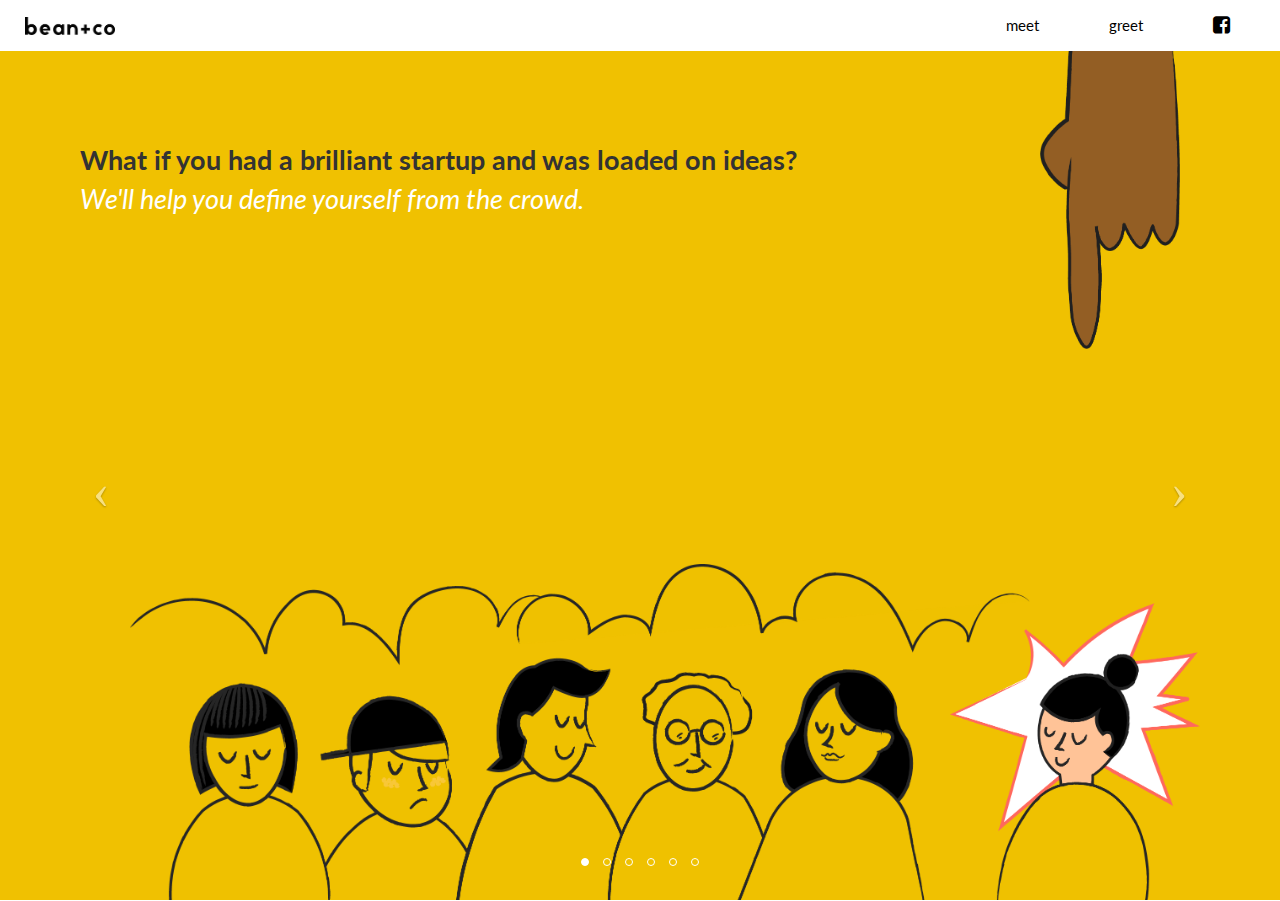
==== index.html @ 9f1c6cc3 "small fixes" ====
<!DOCTYPE html>
<html lang="en">
  <head>
    <meta charset="utf-8">
    <meta name="viewport" content="width=device-width, initial-scale=1">
    <title> Bean+Co. </title>

    <!-- favicon -->
    <!-- <link rel="icon" href="img/favicon.ico" type="image/x-icon"/> -->

    <!-- Latest compiled and minified CSS -->
	<link rel="stylesheet" href="https://maxcdn.bootstrapcdn.com/bootstrap/3.3.7/css/bootstrap.min.css">

	<!-- jQuery library -->
	<script src="https://ajax.googleapis.com/ajax/libs/jquery/1.12.4/jquery.min.js"></script>

	<!-- Latest compiled JavaScript -->
	<script src="https://maxcdn.bootstrapcdn.com/bootstrap/3.3.7/js/bootstrap.min.js"></script>

	<!-- Google fonts: Lato -->
  	<link href="https://fonts.googleapis.com/css?family=Lato:300,400,700" rel="stylesheet">
  	
  	<!-- Font Awesome (facebook icon) -->
  	<link rel="stylesheet" href="https://maxcdn.bootstrapcdn.com/font-awesome/4.7.0/css/font-awesome.min.css">
  	
	<link rel="stylesheet" href="css/style.css">
    <link rel="stylesheet" href="css/index_style.css">
  </head>
  <body>

  	<!-- Toolbar  -->
	<nav class="navbar navbar-default">
  		<div class="container-fluid">
    	<!-- Brand and toggle get grouped for better mobile display -->
    		<div class="navbar-header">
      			<button type="button" class="navbar-toggle collapsed" data-toggle="collapse" data-target="#bs-example-navbar-collapse-1" aria-expanded="false">
			        <span class="sr-only">Toggle navigation</span>
			        <span class="icon-bar"> </span>
			        <span class="icon-bar"> </span>
			        <span class="icon-bar"> </span>
      			</button>
	      		<a class="navbar-brand" href="index.html">
	      		</a>
    		</div>

	      	<!-- Collect the nav links, forms, and other content for toggling -->
	        <div class="collapse navbar-collapse" id="bs-example-navbar-collapse-1">
	            <ul class="nav navbar-nav navbar-right">
	              <li><a href="meet.html" class="nav-meet">Meet</a></li>
	              <li><a href="greet.html" class="nav-greet">Greet</a></li>
	              <li> <a href="http://www.facebook.com/BeanCo-1737144936554729/?fref=ts" class="nav-fb" target="_blank"> <i class="fa fa-facebook-square" aria-hidden="true"></i> </a> </li>
	            </ul>
	      	</div><!-- /.navbar-collapse -->
    	</div><!-- /.container-fluid -->
  </nav>


<!-- Carousel Images  -->
<div id="myCarousel" class="carousel slide" data-ride="carousel" data-interval="false">
	<!-- Indicators -->
  	<ol class="carousel-indicators">
	    <li data-target="#myCarousel" data-slide-to="0" class="active"></li>
	    <li data-target="#myCarousel" data-slide-to="1"></li>
	    <li data-target="#myCarousel" data-slide-to="2"></li>
	    <li data-target="#myCarousel" data-slide-to="3"></li>
	    <li data-target="#myCarousel" data-slide-to="4"></li>
	    <li data-target="#myCarousel" data-slide-to="5"></li>
  	</ol>

  	<!-- Wrapper for slides -->
  	<div class="carousel-inner" role="listbox">

  		<!-- Landing Page  -->
  		
  		<!-- Slide: 0 -->
	    <div class="item active crowd">
	    	<img class="crowd-yellow-hand" src="img/homepage/0/yellow-hand.png">
	    	<div class="item-text crowd-text">
	    		<div class="item-text-main">
	    			What if you had a brilliant startup and was loaded on ideas?
	    		</div>
	    		<div class="item-text-sub">
	    			We'll help you define yourself from the crowd.
	    		</div>
	    	</div>
	    	<img class="crowd-figures-left" src="img/homepage/0/yellow-figures-left.png">
	    	<img class="crowd-figures-right" src="img/homepage/0/yellow-figures-right.png"> 
	    </div>

	    <!-- Slide: 1 -->
	    <div class="item presentable">
	    	<div class="item-text">
	    		<div class="item-text-main">
	    			What if you want to get that left swipe on tinder?
	    		</div>
	    		<div class="item-text-sub">
	    			We'll make your face presentable. 
	    		</div>
	    	</div>
	    	<img class="presentable-cyan" src="img/homepage/1/cyan-phone.png">
	    </div>

	    <!-- Slide: 2 -->
    	<div class="item mothersday">
	    	<div class="item-text mothersday-text">
	    		<div class="item-text-main">
	    			What if your best drawing of your mom was a stick figure?
	    		</div>
	    		<div class="item-text-sub">
	    			Don't worry, you're all covered on mother's day.
	    		</div>
	    	</div>
	    	<img class="mothersday-swanbabies" src="img/homepage/2/pink-swanbabies.png">
	    	<img class="mothersday-swanmom" src="img/homepage/2/pink-swanmom.png">
	    </div>

		<!-- Slide: 3 -->	    
	    <div class="item kitchen">
	    	<div class="item-text">
	    		<div class="item-text-main">
	    			What if your grammy's cooking deserved a hashtag all to itself?
	    		</div>
	    		<div class="item-text-sub">
	    			We'll make her kitchen an #instaceleb #instafamous.
	    		</div>
	    	</div>
	    	<img class="kitchen-dish1" src="img/homepage/3/red-dish1.png">
	    	<img class="kitchen-dish2" src="img/homepage/3/red-dish2.png">
	    	<img class="kitchen-dish3" src="img/homepage/3/red-dish3.png">
	    	<img class="kitchen-dish4" src="img/homepage/3/red-dish4.png">
	    </div>

		<!-- Slide: 4 -->
	    <div class="item lingo">
	    	<div class="item-text lingo-text" >
	    		<div class="item-text-main">
	    			What if you just can't connect to millennials and their hip lingo? 
	    		</div>
	    		<div class="item-text-sub">
	    			We'll be your translator.
	    		</div>
	    	</div>
	    </div>

		<!-- Slide: 5 -->
	    <div class="item content">
	    	<div class="item-text content-text">
	    		<div class="item-text-main">
	    			What if you just don't care about kerning and typefaces?
	    		</div>
	    		<div class="item-text-sub">
	    			We'll command+n and edit until your content sings. 
	    		</div>
	    	</div>
	    	<img class="content-purple" src="img/homepage/5/purple-bg.png">
	    </div>

	    <!-- End landing page  -->
  	</div>

	<!-- Carousel control arrows  -->
	<a class="left carousel-control" href="#myCarousel" role="button" data-slide="prev">
	    <span class="icon icon-prev" aria-hidden="true"></span>
	    <span class="sr-only">Previous</span>
	</a>
	<a class="right carousel-control" href="#myCarousel" role="button" data-slide="next">
	    <span class="icon icon-next" aria-hidden="true"></span>
	    <span class="sr-only">Next</span>
    </a>

</div>


  </body>
</html>
---- css/style.css ----
/* This stylesheet is for formatting
   elements that every section share
*/

html, body {
	height: 100vh;
	font-family: 'Lato', sans-serif;
	overflow-y: hidden;
}

/* Toolbar */

/* Logo */
.navbar-brand {
	background: url('../img/logo.png') no-repeat;
    background-size: 90px;
    width: 90px;
    transform: translate(25px, 17px);
}

.navbar-brand:hover {
	opacity: 0.5;
}

/* Toolbar items */
.navbar-default .navbar-nav>li>a {
	font-family: 'Lato', sans-serif;
	font-size: 15px;
	color: black;
	margin: 0px 20px 0px 20px;
	text-transform: lowercase;
}

.navbar-default {
	background-color: white; 
	border: none; 
	margin: 0;
}

.nav-meet, .nav-greet, .nav-fb {
	background-repeat: no-repeat;
	background-position: center;
}

/* Hover only appears when navbar is full, not with icon */
@media only screen and (min-width: 768px) {

	.nav-background-meet, .nav-meet:hover {
		background-image: url('../img/nav-bar/nav_meet.png');
		background-size: 36px 36px;
	}

	.nav-background-greet, .nav-greet:hover{
		background-image: url('../img/nav-bar/nav_greet.png');
		background-size: 36px 36px;

	}

	.nav-fb:hover {
		background-image: url('../img/nav-bar/nav_fb.png');
		background-size: 36px 36px;
	}
}

.fa-facebook-square {
	font-size: 20px;
}

/* Carousel Controls */
.carousel-control.left, .carousel-control.right {
    background-image: none
}

span.icon.icon-prev, span.icon.icon-next {
	font-size: 50px;
	color: white;
}

/* Carousel Indicators */
.carousel-indicators .active, .carousel-indicators li {
	width: 8px;
	height: 8px;
	margin: auto;
	margin: 0px 5px 0px 5px;
}

/* Each Item on page */
.item {
	height: calc(100vh - 50px);
}
---- css/index_style.css ----
/* Text */
.content-text, .item-text {
    font-size: 27px;
    transform: translate(80px, 90px);
    width: 65%;
    z-index: 5;
}

.lingo-text {
	background-color: #039bef;
	padding: 30px;
	transform: translate(100px, 90px);
}

.mothersday-text {
	position: absolute;
}

.item-text-main {
	font-weight: bold;
}

.item-text-sub {
	color: white;
	font-style: italic;	
}

/* Slide 0 */
.crowd {
	background-color: #f0c101;
}

.crowd-yellow-hand {
	position: absolute;
	width: 140px;
	top: -10px;
	right: 100px;
    z-index: 2;
}

.crowd-figures-left {
    position: absolute;
    bottom: -60px;
    right: 250px;
    width: 900px;
}

.crowd-figures-right {
	position: absolute;
	bottom: -10px;
	right: 80px;
	width: 250px;
	z-index: 1;
}

/* Slide 1 */
.presentable {
	background-color: #00d4be;
}

.presentable-cyan {
    width: 38%;
    position: absolute;
    bottom: -50px;
    right: 0px;
}

/* Slide 2 */
.mothersday {
	background-color: #f99cae;
}

.mothersday-swanbabies {
	width: 55%;
    position: absolute;
    bottom: -50px;
    left: 20px;
    z-index: 2;
}

.mothersday-swanmom {
    width: 650px;
    position: absolute;
    bottom: -80px;
    right: -150px;
}

/* Slide 3 */
.kitchen {
	background-color: #e34a4c;
}

.kitchen-dish1 {
	position: absolute;
	width: 20%;
   /*transform: translate(60%, 80%);*/
   transform: translate(60%, 160px);

}

.kitchen-dish2 {
	position: absolute;
    width: 18%;
    /*transform: translate(185%, 75%);*/
    transform: translate(185%, 275px);
}

.kitchen-dish3 {
	position: absolute;
	width: 13%;
    transform: translate(400%, 150px);
}

.kitchen-dish4 {
	position: absolute;
    width: 25%;
    transform: translate(265%, 315px);
}

/* Slide 4 */
.lingo {
	background-color: #039bef;
	background-image: url("../img/homepage/4/blue-bg.png");
	background-size: 90%;	
}

/* Slide 5 */ 
.content {
	background-color: #5453d3;    
}

.content-purple {
	min-width: 1200px;
	position: absolute;
	bottom: 30px;
	left: 0px;
}


/* Large Devices, Wide Screens */
@media only screen and (max-width : 1200px) {

}

/* Medium Devices, Desktops */
@media only screen and (max-width : 992px) {

	.content-text, .item-text {
		font-size: 22px;
	    transform: translate(60px, 80px);
	}

	.crowd-text {
		transform: translate(60px, 250px);
		font-size: 22px;
		width: 85%;	
	}

	/* Slide 0 */
	.crowd-yellow-hand {
	    position: absolute;
	    width: 13%;
	    min-width: 110px;
	    top: 0px;
	    right: 10%;
	    z-index: 2;
	}

	.crowd-figures-left {
        position: absolute;
	    bottom: -40px;
	    right: 175px;
	    min-width: 650px;
	    width: 700px;
	}

	.crowd-figures-right {
		position: absolute;
	    bottom: -15px;
	    right: 5%;
	    width: 220px;
	    z-index: 1;
	}

	/* Slide 1 */
	.presentable-cyan {
		width: 380px;
	    bottom: -60px;
	}

	/* Slide 2 */
	.mothersday-swanbabies {
        width: 55%;
	    min-width: 400px;
	}

	.mothersday-swanmom {
        min-width: 650px;
	    left: 50%;
	}

	/* Slide 3 */
	.kitchen-dish1 {
		position: absolute;
		width: 20%;
	   /*transform: translate(60%, 80%);*/
	   transform: translate(70%, 110px);

	}

	.kitchen-dish3 {
	    position: absolute;
    	width: 18%;
    	transform: translate(150%, 275px);
	}

	.kitchen-dish2 {
	    position: absolute;
    	width: 18%;
    	transform: translate(275%, 125px);
	}

	.kitchen-dish4 {
		position: absolute;
	    width: 25%;
    	transform: translate(265%, 310px);
	}

	/* Slide 4 */ 
	.lingo {
		background-size: 110%;	
	}

	.lingo-text {
		padding: 60px 40px 50px 50px;
		transform: translate(0px, 0px);
		width: 100%;
	}

	/* Slide 5 */ 
	.content-purple {
		min-width: 1000px;
	}
}

/* Extra Small Devices, Phones */ 
@media only screen and (max-width : 480px) {

	.content-text, .item-text {
        font-size: 22px;
	    transform: translate(40px, 60px);
	    width: 85%;
	}

	.crowd-text {
		transform: translate(40px, 250px);
		width: 85%;
		font-size: 22px;	
	}

	/* Slide 0 */
	.crowd-yellow-hand {
		position: absolute;
	    width: 15%;
	    top: 0px;
	    right: 10%;
	    z-index: 2;
	}

	.crowd-figures-left {
		position: absolute;
	    bottom: -40px;
	    right: 120px;
	    min-width: 640px;
	    width: 700px;
	}

	.crowd-figures-right {
		position: absolute;
	    bottom: -15px;
	    right: 2%;
	    width: 200px;
	    z-index: 1;
	}

	/* Slide 1*/
	.presentable-cyan {
	    width: 80%;
	}

	/* Slide 2 */
	.mothersday-swanbabies {
	    left: -10px;
	    bottom: -20px;
	    min-width: 350px
	}

	.mothersday-swanmom {

	}

	/* Slide 3 */
	.kitchen-dish1 {
		position: absolute;
	    width: 40%;
	    transform: translate(30%, 90px);
	}

	.kitchen-dish3 {
	    position: absolute;
    	width: 25%;
    	transform: translate(60%, 285px);
	}

	.kitchen-dish2 {
		position: absolute;
	    width: 28%;
	    transform: translate(210%, 130px);
	}

	.kitchen-dish4 {
	    position: absolute;
    	width: 55%;
    	transform: translate(90%, 310px);
	}

	/* Slide 4 */ 
	.lingo {
		background-size: 180%;	
	}

	.lingo-text {
		transform: translate(0px, 0px);
		width: 100%;
	}

	/* Slide 5 */ 
	.content-purple {
		min-width: 800px;
	}
}
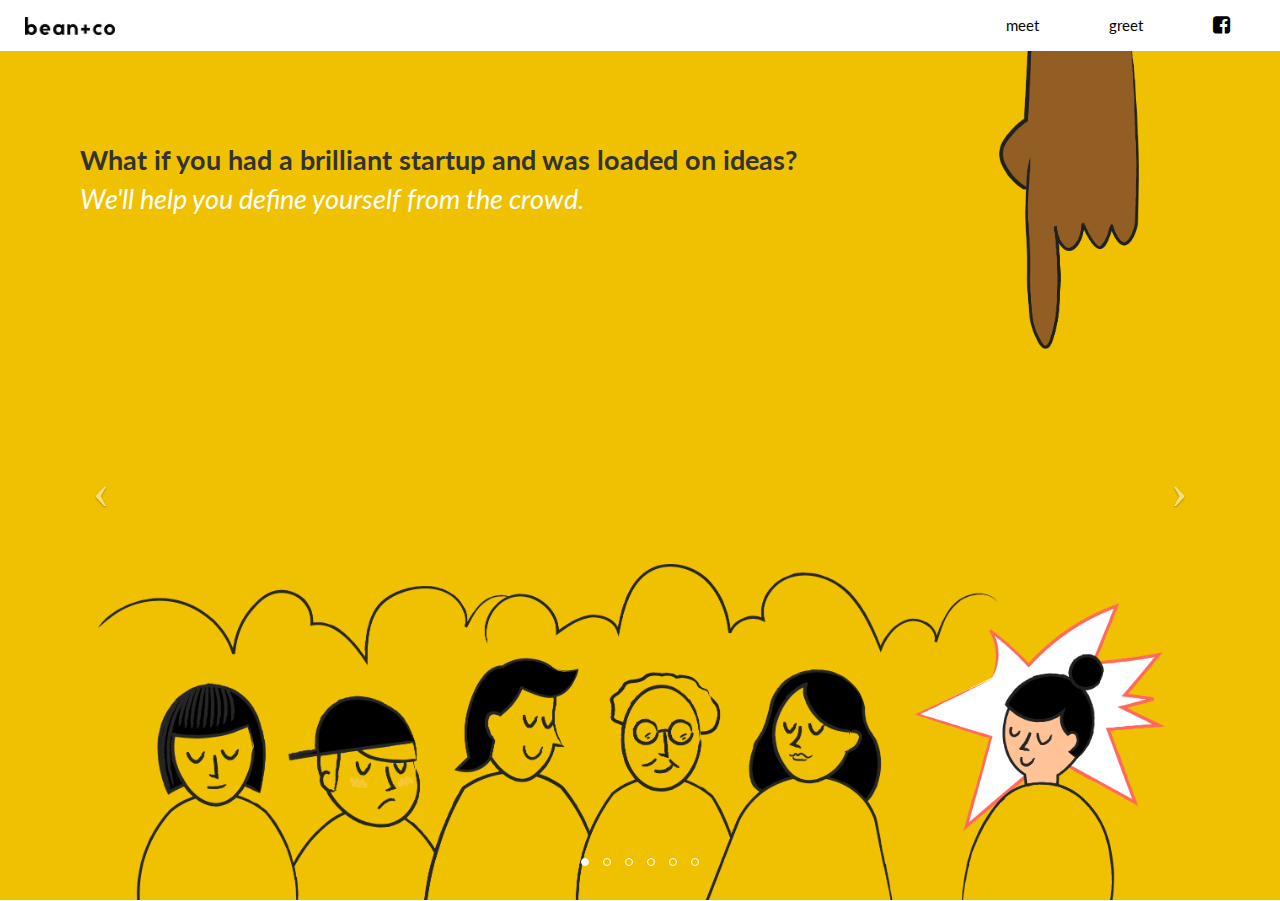
==== commit 0ff91099: "updated swipe to right, group photo, auto carousel on index page" ====
--- a/index.html
+++ b/index.html
@@ -6,7 +6,7 @@
     <title> Bean+Co. </title>
 
     <!-- favicon -->
-    <!-- <link rel="icon" href="img/favicon.ico" type="image/x-icon"/> -->
+    <link rel="icon" href="img/favicon.ico" type="image/x-icon"/>
 
     <!-- Latest compiled and minified CSS -->
 	<link rel="stylesheet" href="https://maxcdn.bootstrapcdn.com/bootstrap/3.3.7/css/bootstrap.min.css">
@@ -16,6 +16,9 @@
 
 	<!-- Latest compiled JavaScript -->
 	<script src="https://maxcdn.bootstrapcdn.com/bootstrap/3.3.7/js/bootstrap.min.js"></script>
+
+	<script src="js/lib/console.emoji.js"></script>
+	<script src="js/index_script.js"></script>
 
 	<!-- Google fonts: Lato -->
   	<link href="https://fonts.googleapis.com/css?family=Lato:300,400,700" rel="stylesheet">
@@ -56,7 +59,7 @@
 
 
 <!-- Carousel Images  -->
-<div id="myCarousel" class="carousel slide" data-ride="carousel" data-interval="false">
+<div id="myCarousel" class="carousel slide" data-ride="carousel"> <!-- data-interval="false" -->
 	<!-- Indicators -->
   	<ol class="carousel-indicators">
 	    <li data-target="#myCarousel" data-slide-to="0" class="active"></li>
@@ -74,7 +77,7 @@
   		
   		<!-- Slide: 0 -->
 	    <div class="item active crowd">
-	    	<img class="crowd-yellow-hand" src="img/homepage/0/yellow-hand.png">
+	    	<img class="crowd-yellow-hand" src="img/homepage/0/yellow-hand.png" alt="finger pointing at text and individual">
 	    	<div class="item-text crowd-text">
 	    		<div class="item-text-main">
 	    			What if you had a brilliant startup and was loaded on ideas?
@@ -83,21 +86,21 @@
 	    			We'll help you define yourself from the crowd.
 	    		</div>
 	    	</div>
-	    	<img class="crowd-figures-left" src="img/homepage/0/yellow-figures-left.png">
-	    	<img class="crowd-figures-right" src="img/homepage/0/yellow-figures-right.png"> 
+	    	<img class="crowd-figures-left" src="img/homepage/0/yellow-figures-left.png" alt="crowd of figures on left">
+	    	<img class="crowd-figures-right" src="img/homepage/0/yellow-figures-right.png" alt="individual figure on right"> 
 	    </div>
 
 	    <!-- Slide: 1 -->
 	    <div class="item presentable">
 	    	<div class="item-text">
 	    		<div class="item-text-main">
-	    			What if you want to get that left swipe on tinder?
+	    			What if you want to get that right swipe on tinder?
 	    		</div>
 	    		<div class="item-text-sub">
 	    			We'll make your face presentable. 
 	    		</div>
 	    	</div>
-	    	<img class="presentable-cyan" src="img/homepage/1/cyan-phone.png">
+	    	<img class="presentable-cyan" src="img/homepage/1/cyan-phone.png" alt="Tinder swiping, we know you know what it is.">
 	    </div>
 
 	    <!-- Slide: 2 -->
@@ -110,8 +113,8 @@
 	    			Don't worry, you're all covered on mother's day.
 	    		</div>
 	    	</div>
-	    	<img class="mothersday-swanbabies" src="img/homepage/2/pink-swanbabies.png">
-	    	<img class="mothersday-swanmom" src="img/homepage/2/pink-swanmom.png">
+	    	<img class="mothersday-swanbabies" src="img/homepage/2/pink-swanbabies.png" alt="Swan children, who look absolutely adorable">
+	    	<img class="mothersday-swanmom" src="img/homepage/2/pink-swanmom.png" alt="larger swan momma">
 	    </div>
 
 		<!-- Slide: 3 -->	    
@@ -124,10 +127,10 @@
 	    			We'll make her kitchen an #instaceleb #instafamous.
 	    		</div>
 	    	</div>
-	    	<img class="kitchen-dish1" src="img/homepage/3/red-dish1.png">
-	    	<img class="kitchen-dish2" src="img/homepage/3/red-dish2.png">
-	    	<img class="kitchen-dish3" src="img/homepage/3/red-dish3.png">
-	    	<img class="kitchen-dish4" src="img/homepage/3/red-dish4.png">
+	    	<img class="kitchen-dish1" src="img/homepage/3/red-dish1.png" alt="yumyum dishes">
+	    	<img class="kitchen-dish2" src="img/homepage/3/red-dish2.png" alt="hmmm homecooked food">
+	    	<img class="kitchen-dish3" src="img/homepage/3/red-dish3.png" alt="don't you miss home cooked food?">
+	    	<img class="kitchen-dish4" src="img/homepage/3/red-dish4.png" alt="last dish on page!">
 	    </div>
 
 		<!-- Slide: 4 -->
@@ -144,7 +147,7 @@
 
 		<!-- Slide: 5 -->
 	    <div class="item content">
-	    	<div class="item-text content-text">
+	    	<div class="item-text">
 	    		<div class="item-text-main">
 	    			What if you just don't care about kerning and typefaces?
 	    		</div>
@@ -152,7 +155,7 @@
 	    			We'll command+n and edit until your content sings. 
 	    		</div>
 	    	</div>
-	    	<img class="content-purple" src="img/homepage/5/purple-bg.png">
+	    	<img class="content-purple" src="img/homepage/5/purple-bg.png" alt="we love kerning">
 	    </div>
 
 	    <!-- End landing page  -->
@@ -167,7 +170,6 @@
 	    <span class="icon icon-next" aria-hidden="true"></span>
 	    <span class="sr-only">Next</span>
     </a>
-
 </div>
 
 
--- a/css/index_style.css
+++ b/css/index_style.css
@@ -1,11 +1,25 @@
-/* Text */
-.content-text, .item-text {
+/*************************** TEXT ***************************/
+
+/* Standard */
+
+.item-text {
     font-size: 27px;
     transform: translate(80px, 90px);
     width: 65%;
     z-index: 5;
 }
 
+.item-text-main {
+	font-weight: bold;
+}
+
+.item-text-sub {
+	color: white;
+	font-style: italic;	
+}
+
+/* Specialized */
+
 .lingo-text {
 	background-color: #039bef;
 	padding: 30px;
@@ -16,14 +30,7 @@
 	position: absolute;
 }
 
-.item-text-main {
-	font-weight: bold;
-}
-
-.item-text-sub {
-	color: white;
-	font-style: italic;	
-}
+/*************************** Slides ***************************/
 
 /* Slide 0 */
 .crowd {
@@ -34,21 +41,21 @@
 	position: absolute;
 	width: 140px;
 	top: -10px;
-	right: 100px;
+	right: 11%;
     z-index: 2;
 }
 
 .crowd-figures-left {
     position: absolute;
     bottom: -60px;
-    right: 250px;
+    right: 22%;
     width: 900px;
 }
 
 .crowd-figures-right {
 	position: absolute;
 	bottom: -10px;
-	right: 80px;
+	right: 9%;
 	width: 250px;
 	z-index: 1;
 }
@@ -93,15 +100,14 @@
 .kitchen-dish1 {
 	position: absolute;
 	width: 20%;
-   /*transform: translate(60%, 80%);*/
-   transform: translate(60%, 160px);
+   transform: translate(60%, 160px); 
+   /* percentage followed by px is intentional due to resizing */
 
 }
 
 .kitchen-dish2 {
 	position: absolute;
     width: 18%;
-    /*transform: translate(185%, 75%);*/
     transform: translate(185%, 275px);
 }
 
@@ -136,16 +142,11 @@
 	left: 0px;
 }
 
-
-/* Large Devices, Wide Screens */
-@media only screen and (max-width : 1200px) {
-
-}
-
 /* Medium Devices, Desktops */
 @media only screen and (max-width : 992px) {
 
-	.content-text, .item-text {
+	/* Text */
+	.item-text {
 		font-size: 22px;
 	    transform: translate(60px, 80px);
 	}
@@ -154,6 +155,12 @@
 		transform: translate(60px, 250px);
 		font-size: 22px;
 		width: 85%;	
+	}
+
+	.lingo-text {
+		padding: 60px 40px 50px 50px;
+		transform: translate(0px, 0px);
+		width: 100%;
 	}
 
 	/* Slide 0 */
@@ -208,16 +215,16 @@
 
 	}
 
+	.kitchen-dish2 {
+	    position: absolute;
+    	width: 18%;
+    	transform: translate(275%, 125px);
+	}
+
 	.kitchen-dish3 {
 	    position: absolute;
     	width: 18%;
     	transform: translate(150%, 275px);
-	}
-
-	.kitchen-dish2 {
-	    position: absolute;
-    	width: 18%;
-    	transform: translate(275%, 125px);
 	}
 
 	.kitchen-dish4 {
@@ -231,12 +238,6 @@
 		background-size: 110%;	
 	}
 
-	.lingo-text {
-		padding: 60px 40px 50px 50px;
-		transform: translate(0px, 0px);
-		width: 100%;
-	}
-
 	/* Slide 5 */ 
 	.content-purple {
 		min-width: 1000px;
@@ -246,23 +247,33 @@
 /* Extra Small Devices, Phones */ 
 @media only screen and (max-width : 480px) {
 
-	.content-text, .item-text {
+	/* Text */
+	.item-text {
         font-size: 22px;
 	    transform: translate(40px, 60px);
 	    width: 85%;
+	    position: absolute;
+	    z-index: 3;
 	}
 
 	.crowd-text {
 		transform: translate(40px, 250px);
 		width: 85%;
 		font-size: 22px;	
+		z-index: 3;
+		position: absolute;
+	}
+
+	.lingo-text {
+		transform: translate(0px, 0px);
+		width: 100%;
 	}
 
 	/* Slide 0 */
 	.crowd-yellow-hand {
 		position: absolute;
 	    width: 15%;
-	    top: 0px;
+	    /*top: -10%;*/
 	    right: 10%;
 	    z-index: 2;
 	}
@@ -295,10 +306,6 @@
 	    min-width: 350px
 	}
 
-	.mothersday-swanmom {
-
-	}
-
 	/* Slide 3 */
 	.kitchen-dish1 {
 		position: absolute;
@@ -306,16 +313,16 @@
 	    transform: translate(30%, 90px);
 	}
 
+	.kitchen-dish2 {
+		position: absolute;
+	    width: 28%;
+	    transform: translate(210%, 130px);
+	}
+
 	.kitchen-dish3 {
 	    position: absolute;
     	width: 25%;
     	transform: translate(60%, 285px);
-	}
-
-	.kitchen-dish2 {
-		position: absolute;
-	    width: 28%;
-	    transform: translate(210%, 130px);
 	}
 
 	.kitchen-dish4 {
@@ -329,11 +336,6 @@
 		background-size: 180%;	
 	}
 
-	.lingo-text {
-		transform: translate(0px, 0px);
-		width: 100%;
-	}
-
 	/* Slide 5 */ 
 	.content-purple {
 		min-width: 800px;
